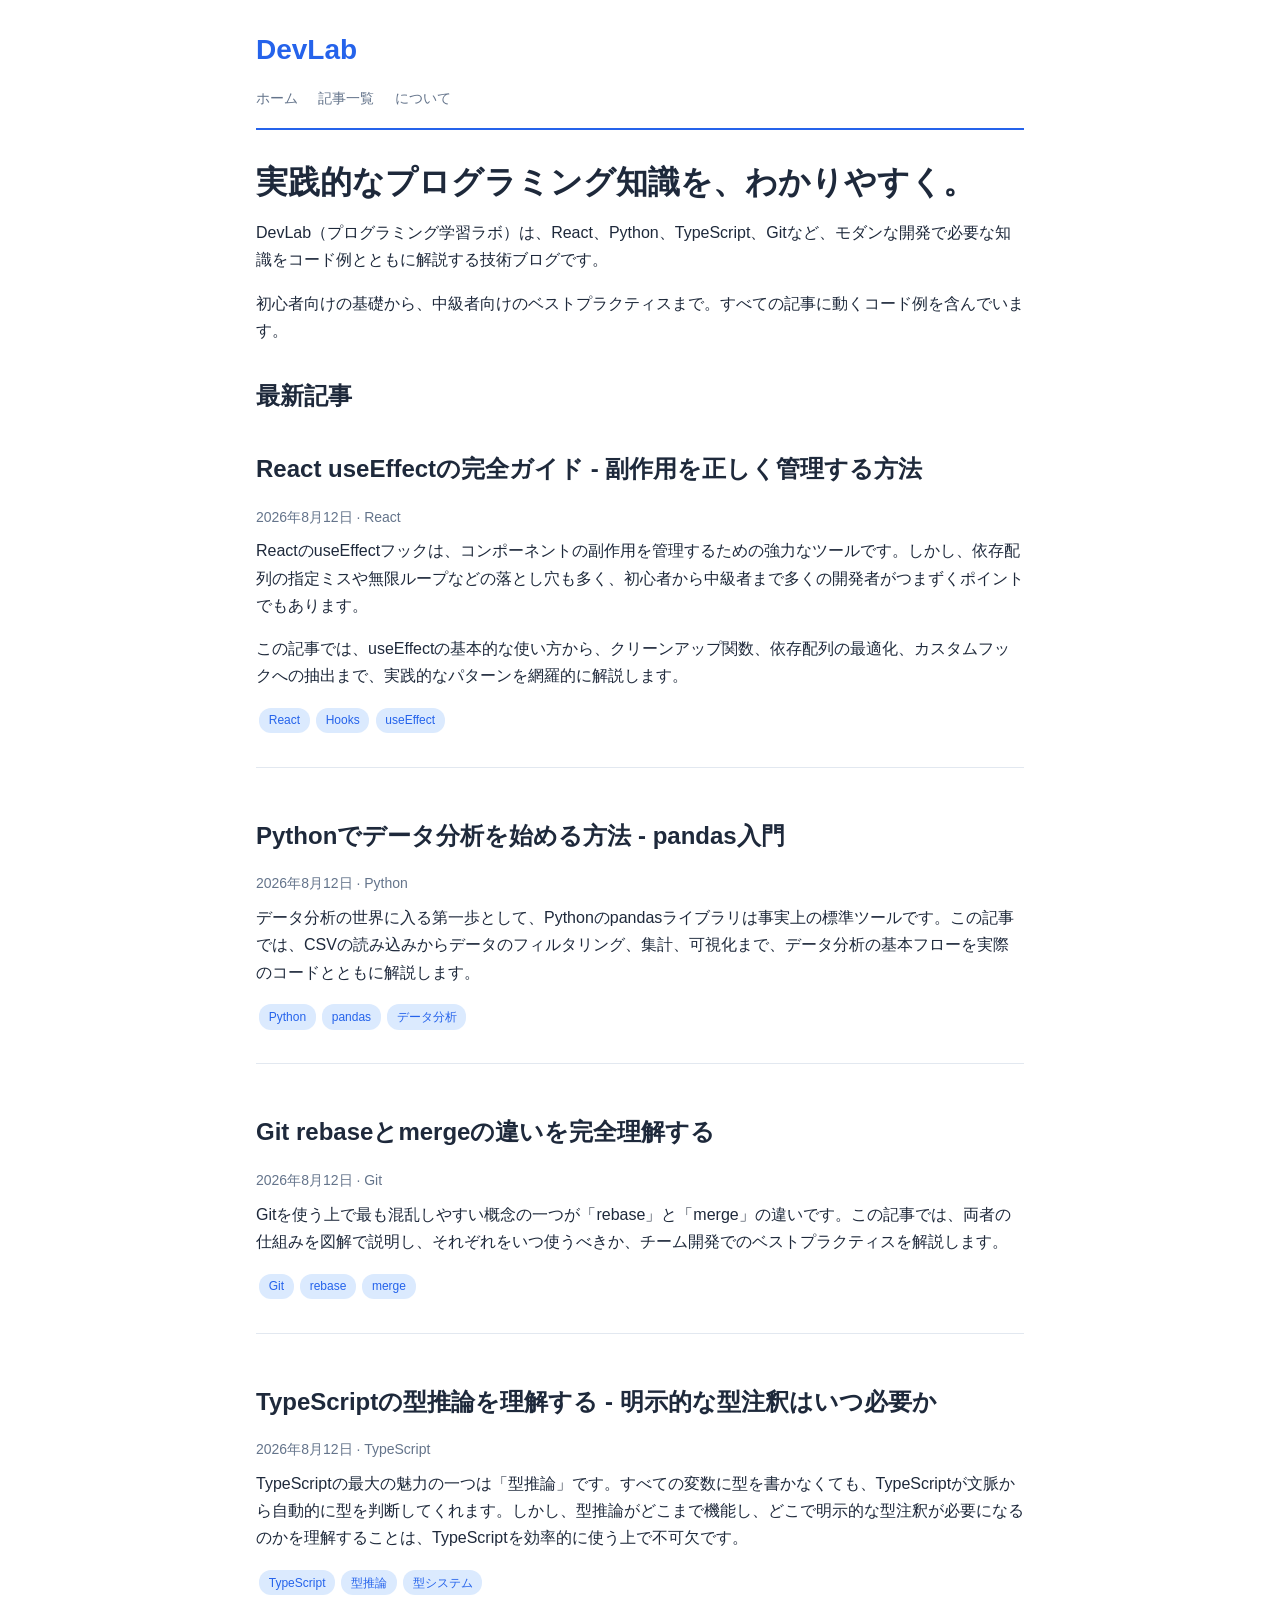
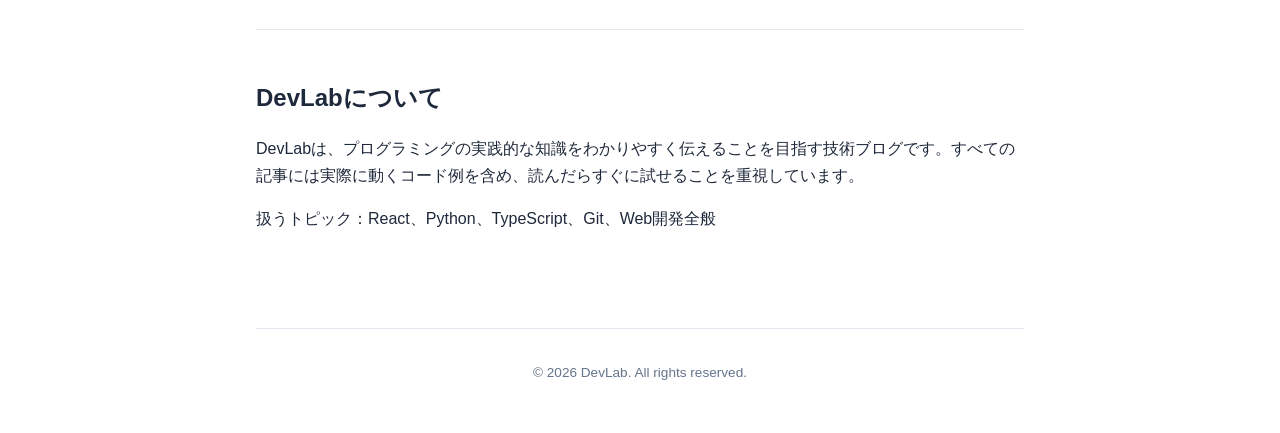
==== index.html @ 882bba03 "SEO-optimized DevLab: programming blog with 4 articles - Homepage with WebSite schema (JSON-LD) - Ar" ====
<!DOCTYPE html>
<html lang="ja">
<head>
  <meta charset="UTF-8">
  <meta name="viewport" content="width=device-width, initial-scale=1.0">
  <title>DevLab - プログラミング学習ラボ | React, Python, TypeScript, Git</title>
  <meta name="description" content="プログラミング初心者から中級者向けの実践的な技術記事。React、Python、TypeScript、Gitの使い方をわかりやすく解説。コード例付きで即実践できる内容を毎週更新。">
  <meta name="keywords" content="プログラミング, React, Python, TypeScript, Git, Web開発, チュートリアル">
  <meta name="author" content="DevLab">
  <meta name="robots" content="index, follow">

  <meta property="og:title" content="DevLab - プログラミング学習ラボ">
  <meta property="og:description" content="React、Python、TypeScript、Gitの実践的な技術記事をわかりやすく解説。コード例付きで即実践。">
  <meta property="og:type" content="website">
  <meta property="og:locale" content="ja_JP">
  <meta property="og:url" content="https://reoreoxzkami.github.io/SEO-site/">

  <meta name="twitter:card" content="summary_large_image">
  <meta name="twitter:title" content="DevLab - プログラミング学習ラボ">
  <meta name="twitter:description" content="React、Python、TypeScript、Gitの実践的な技術記事をわかりやすく解説。">

  <link rel="canonical" href="https://reoreoxzkami.github.io/SEO-site/">
  <link rel="stylesheet" href="css/style.css">

  <script type="application/ld+json">
  {
    "@context": "https://schema.org",
    "@type": "WebSite",
    "name": "DevLab",
    "alternateName": "プログラミング学習ラボ",
    "url": "https://reoreoxzkami.github.io/SEO-site/",
    "description": "プログラミング初心者から中級者向けの実践的な技術記事",
    "inLanguage": "ja",
    "potentialAction": {
      "@type": "SearchAction",
      "target": "https://reoreoxzkami.github.io/SEO-site/?q={search_term_string}",
      "query-input": "required name=search_term_string"
    }
  }
  </script>
</head>
<body>
  <header>
    <h1><a href="/">DevLab</a></h1>
    <nav>
      <a href="/">ホーム</a>
      <a href="#articles">記事一覧</a>
      <a href="#about">について</a>
    </nav>
  </header>

  <main>
    <section id="hero">
      <h1>実践的なプログラミング知識を、わかりやすく。</h1>
      <p>DevLab（プログラミング学習ラボ）は、React、Python、TypeScript、Gitなど、モダンな開発で必要な知識をコード例とともに解説する技術ブログです。</p>
      <p>初心者向けの基礎から、中級者向けのベストプラクティスまで。すべての記事に動くコード例を含んでいます。</p>
    </section>

    <section id="articles">
      <h2>最新記事</h2>

      <article>
        <h2><a href="articles/react-useeffect-guide.html">React useEffectの完全ガイド - 副作用を正しく管理する方法</a></h2>
        <p class="meta"><time datetime="2026-08-12">2026年8月12日</time> · React</p>
        <p>ReactのuseEffectフックは、コンポーネントの副作用を管理するための強力なツールです。しかし、依存配列の指定ミスや無限ループなどの落とし穴も多く、初心者から中級者まで多くの開発者がつまずくポイントでもあります。</p>
        <p>この記事では、useEffectの基本的な使い方から、クリーンアップ関数、依存配列の最適化、カスタムフックへの抽出まで、実践的なパターンを網羅的に解説します。</p>
        <span class="tag">React</span><span class="tag">Hooks</span><span class="tag">useEffect</span>
      </article>

      <article>
        <h2><a href="articles/python-data-analysis.html">Pythonでデータ分析を始める方法 - pandas入門</a></h2>
        <p class="meta"><time datetime="2026-08-12">2026年8月12日</time> · Python</p>
        <p>データ分析の世界に入る第一歩として、Pythonのpandasライブラリは事実上の標準ツールです。この記事では、CSVの読み込みからデータのフィルタリング、集計、可視化まで、データ分析の基本フローを実際のコードとともに解説します。</p>
        <span class="tag">Python</span><span class="tag">pandas</span><span class="tag">データ分析</span>
      </article>

      <article>
        <h2><a href="articles/git-rebase-vs-merge.html">Git rebaseとmergeの違いを完全理解する</a></h2>
        <p class="meta"><time datetime="2026-08-12">2026年8月12日</time> · Git</p>
        <p>Gitを使う上で最も混乱しやすい概念の一つが「rebase」と「merge」の違いです。この記事では、両者の仕組みを図解で説明し、それぞれをいつ使うべきか、チーム開発でのベストプラクティスを解説します。</p>
        <span class="tag">Git</span><span class="tag">rebase</span><span class="tag">merge</span>
      </article>

      <article>
        <h2><a href="articles/typescript-type-inference.html">TypeScriptの型推論を理解する - 明示的な型注釈はいつ必要か</a></h2>
        <p class="meta"><time datetime="2026-08-12">2026年8月12日</time> · TypeScript</p>
        <p>TypeScriptの最大の魅力の一つは「型推論」です。すべての変数に型を書かなくても、TypeScriptが文脈から自動的に型を判断してくれます。しかし、型推論がどこまで機能し、どこで明示的な型注釈が必要になるのかを理解することは、TypeScriptを効率的に使う上で不可欠です。</p>
        <span class="tag">TypeScript</span><span class="tag">型推論</span><span class="tag">型システム</span>
      </article>
    </section>

    <section id="about">
      <h2>DevLabについて</h2>
      <p>DevLabは、プログラミングの実践的な知識をわかりやすく伝えることを目指す技術ブログです。すべての記事には実際に動くコード例を含め、読んだらすぐに試せることを重視しています。</p>
      <p>扱うトピック：React、Python、TypeScript、Git、Web開発全般</p>
    </section>
  </main>

  <footer>
    <p>&copy; 2026 DevLab. All rights reserved.</p>
  </footer>
</body>
</html>
---- css/style.css ----
:root {
  --primary: #2563eb;
  --primary-light: #dbeafe;
  --text: #1e293b;
  --text-light: #64748b;
  --bg: #ffffff;
  --bg-alt: #f8fafc;
  --border: #e2e8f0;
  --code-bg: #1e293b;
  --code-text: #e2e8f0;
}

@media (prefers-color-scheme: dark) {
  :root {
    --primary: #60a5fa;
    --primary-light: #1e3a5f;
    --text: #e2e8f0;
    --text-light: #94a3b8;
    --bg: #0f172a;
    --bg-alt: #1e293b;
    --border: #334155;
    --code-bg: #0f172a;
    --code-text: #e2e8f0;
  }
}

* { margin: 0; padding: 0; box-sizing: border-box; }

html { scroll-behavior: smooth; font-size: 16px; }

body {
  font-family: -apple-system, BlinkMacSystemFont, 'Segoe UI', Roboto, 'Helvetica Neue', Arial, 'Noto Sans JP', sans-serif;
  color: var(--text);
  background: var(--bg);
  line-height: 1.7;
  max-width: 800px;
  margin: 0 auto;
  padding: 0 1rem;
}

header {
  padding: 2rem 0 1rem;
  border-bottom: 2px solid var(--primary);
}

header h1 {
  font-size: 1.75rem;
  font-weight: 700;
}

header h1 a {
  color: var(--primary);
  text-decoration: none;
}

header nav {
  margin-top: 0.5rem;
}

header nav a {
  color: var(--text-light);
  text-decoration: none;
  margin-right: 1rem;
  font-size: 0.9rem;
}

header nav a:hover { color: var(--primary); }

main { padding: 2rem 0; }

h1 { font-size: 2rem; margin-bottom: 1rem; line-height: 1.3; }
h2 { font-size: 1.5rem; margin: 2rem 0 1rem; }
h3 { font-size: 1.2rem; margin: 1.5rem 0 0.75rem; }

p { margin-bottom: 1rem; }

a { color: var(--primary); text-decoration: none; }
a:hover { text-decoration: underline; }

code {
  background: var(--bg-alt);
  padding: 0.15rem 0.4rem;
  border-radius: 4px;
  font-size: 0.875em;
  font-family: 'SF Mono', 'Fira Code', 'Consolas', monospace;
}

pre {
  background: var(--code-bg);
  color: var(--code-text);
  padding: 1rem 1.25rem;
  border-radius: 8px;
  overflow-x: auto;
  margin: 1rem 0;
  font-size: 0.875rem;
  line-height: 1.5;
}

pre code { background: none; padding: 0; }

article {
  margin-bottom: 3rem;
  padding-bottom: 2rem;
  border-bottom: 1px solid var(--border);
}

article h2 a { color: var(--text); }
article h2 a:hover { color: var(--primary); }

.meta {
  color: var(--text-light);
  font-size: 0.875rem;
  margin-bottom: 0.5rem;
}

.tag {
  display: inline-block;
  background: var(--primary-light);
  color: var(--primary);
  padding: 0.15rem 0.6rem;
  border-radius: 12px;
  font-size: 0.75rem;
  margin: 0.1rem 0.2rem;
}

ul, ol { margin: 0.5rem 0 1rem 1.5rem; }
li { margin-bottom: 0.3rem; }

blockquote {
  border-left: 4px solid var(--primary);
  padding: 0.5rem 1rem;
  margin: 1rem 0;
  background: var(--bg-alt);
  border-radius: 0 4px 4px 0;
  color: var(--text-light);
}

footer {
  margin-top: 3rem;
  padding: 2rem 0;
  border-top: 1px solid var(--border);
  text-align: center;
  color: var(--text-light);
  font-size: 0.85rem;
}

.related {
  margin-top: 2rem;
  padding: 1.5rem;
  background: var(--bg-alt);
  border-radius: 8px;
}

.related h3 { margin-top: 0; }

.related ul { list-style: none; margin-left: 0; }
.related li { margin-bottom: 0.5rem; }

.toc {
  background: var(--bg-alt);
  padding: 1rem 1.5rem;
  border-radius: 8px;
  margin: 1.5rem 0;
}
.toc h3 { margin-top: 0; font-size: 1rem; }
.toc ul { margin-bottom: 0; }
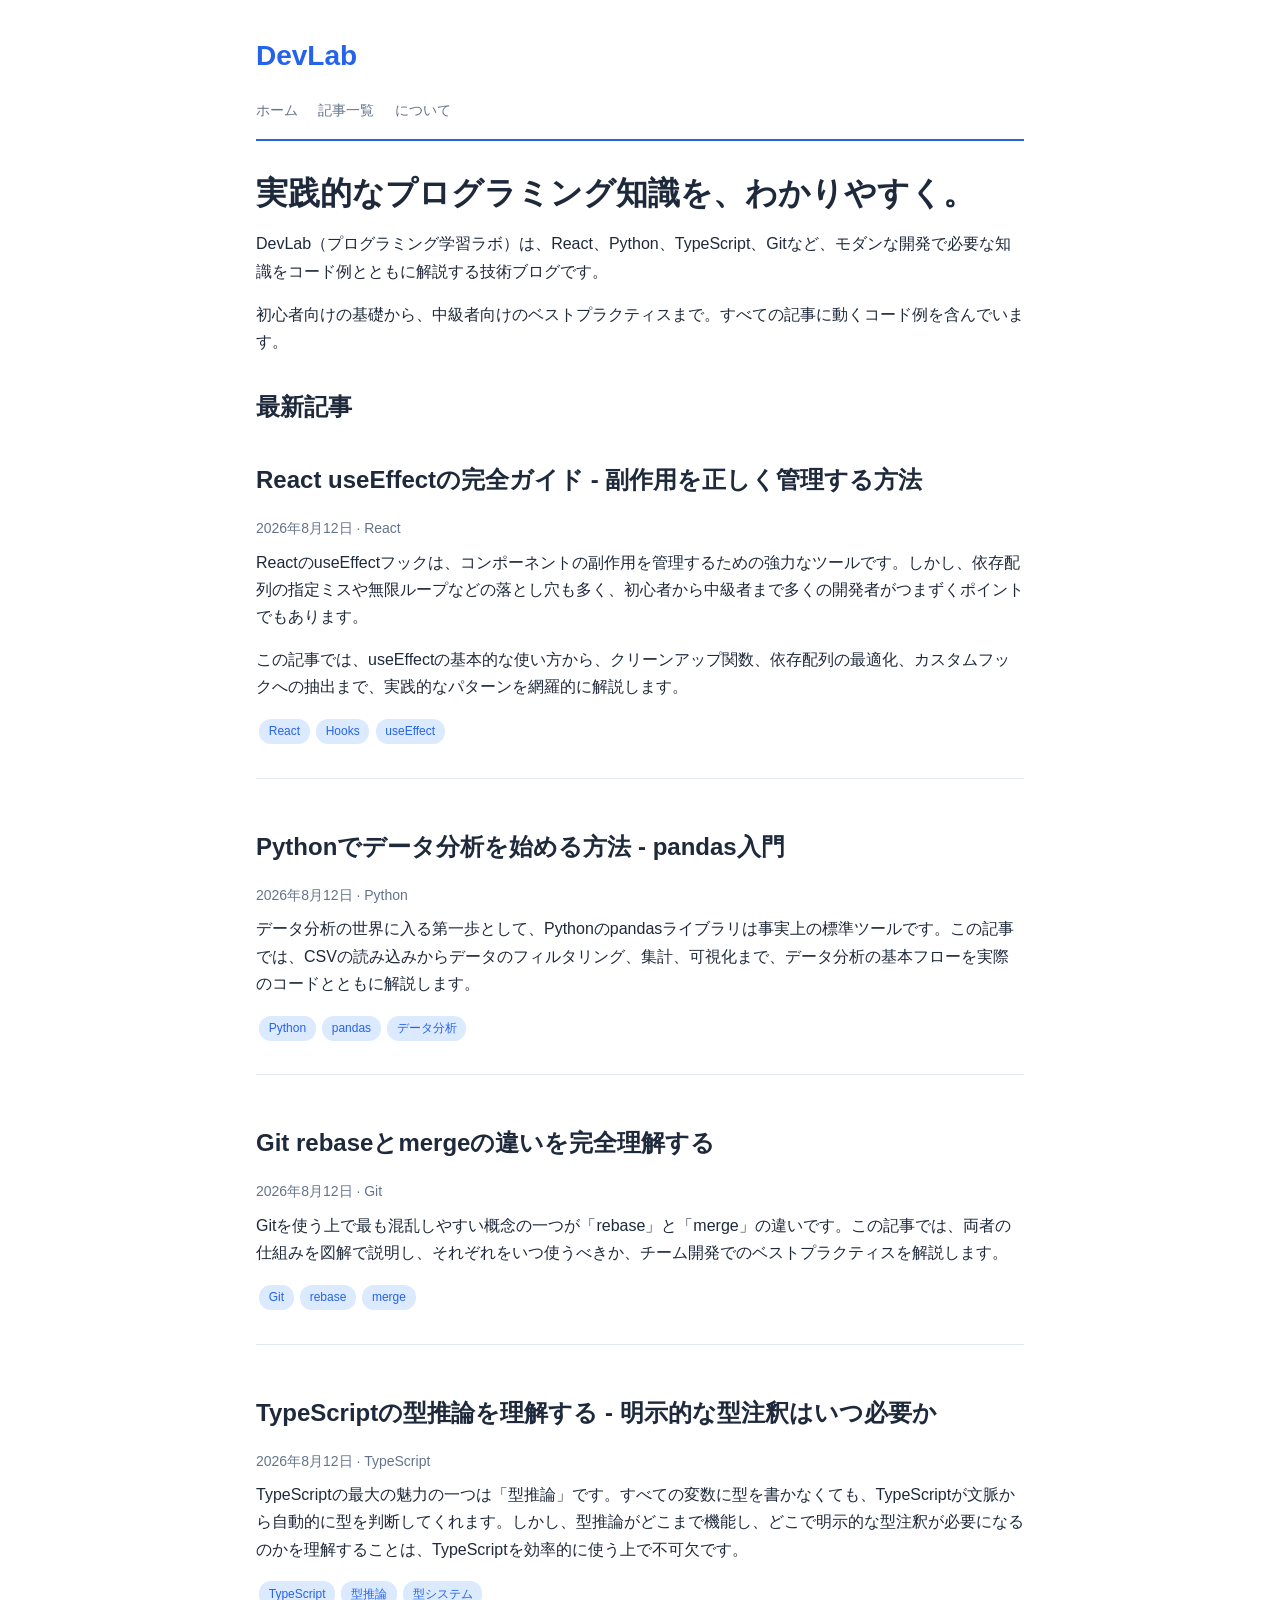
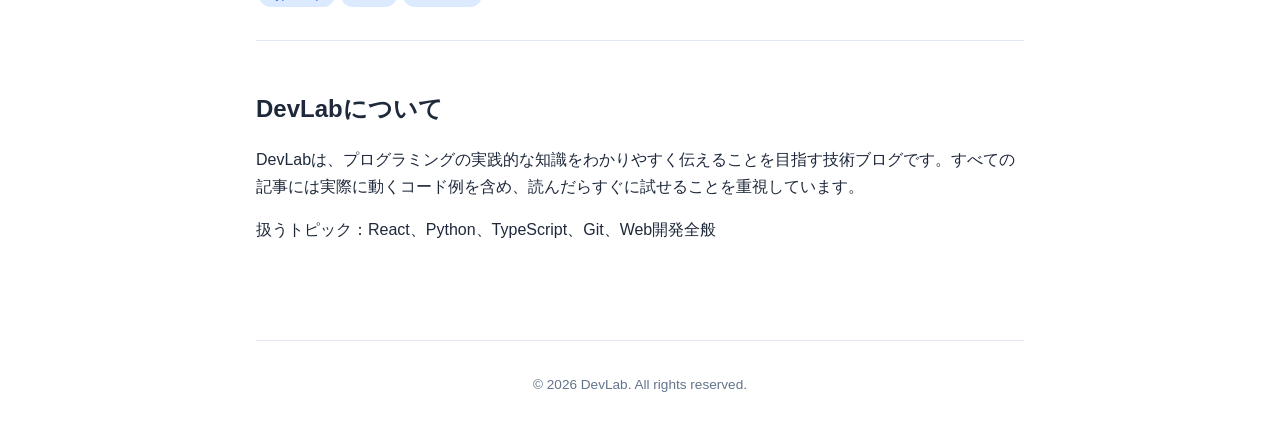
==== commit 3a07d324: "Fix duplicate h1 tags on all pages + refresh sitemap and dateModified - Changed header logo from <h1" ====
--- a/index.html
+++ b/index.html
@@ -30,20 +30,15 @@
     "alternateName": "プログラミング学習ラボ",
     "url": "https://reoreoxzkami.github.io/SEO-site/",
     "description": "プログラミング初心者から中級者向けの実践的な技術記事",
-    "inLanguage": "ja",
-    "potentialAction": {
-      "@type": "SearchAction",
-      "target": "https://reoreoxzkami.github.io/SEO-site/?q={search_term_string}",
-      "query-input": "required name=search_term_string"
-    }
+    "inLanguage": "ja"
   }
   </script>
 </head>
 <body>
   <header>
-    <h1><a href="/">DevLab</a></h1>
+    <p class="logo"><a href="./">DevLab</a></p>
     <nav>
-      <a href="/">ホーム</a>
+      <a href="./">ホーム</a>
       <a href="#articles">記事一覧</a>
       <a href="#about">について</a>
     </nav>
@@ -94,6 +89,10 @@
       <p>DevLabは、プログラミングの実践的な知識をわかりやすく伝えることを目指す技術ブログです。すべての記事には実際に動くコード例を含め、読んだらすぐに試せることを重視しています。</p>
       <p>扱うトピック：React、Python、TypeScript、Git、Web開発全般</p>
     </section>
+  
+<!-- admax -->
+<script src="https://adm.shinobi.jp/s/8649e069a00feed86db06fccd97345e9"></script>
+<!-- admax -->
   </main>
 
   <footer>
--- a/css/style.css
+++ b/css/style.css
@@ -43,12 +43,12 @@
   border-bottom: 2px solid var(--primary);
 }
 
-header h1 {
+header .logo {
   font-size: 1.75rem;
   font-weight: 700;
 }
 
-header h1 a {
+header .logo a {
   color: var(--primary);
   text-decoration: none;
 }
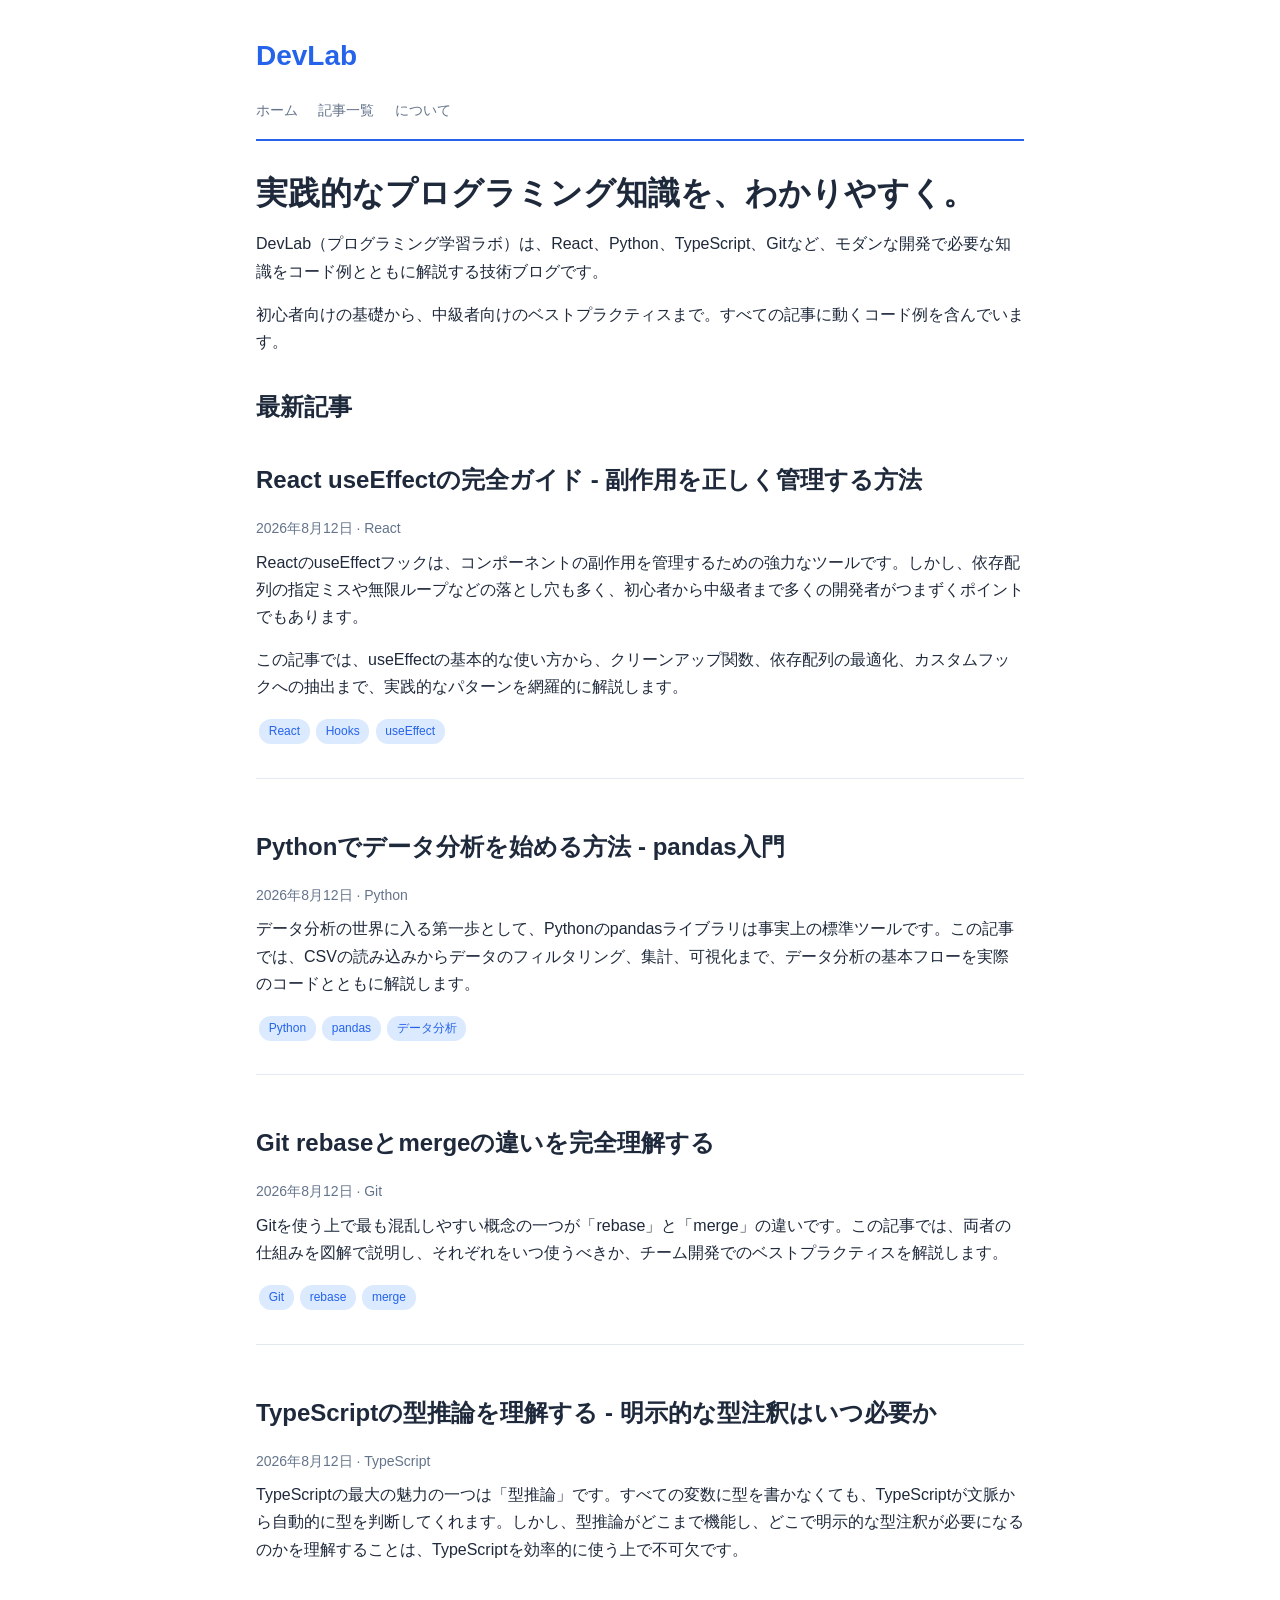
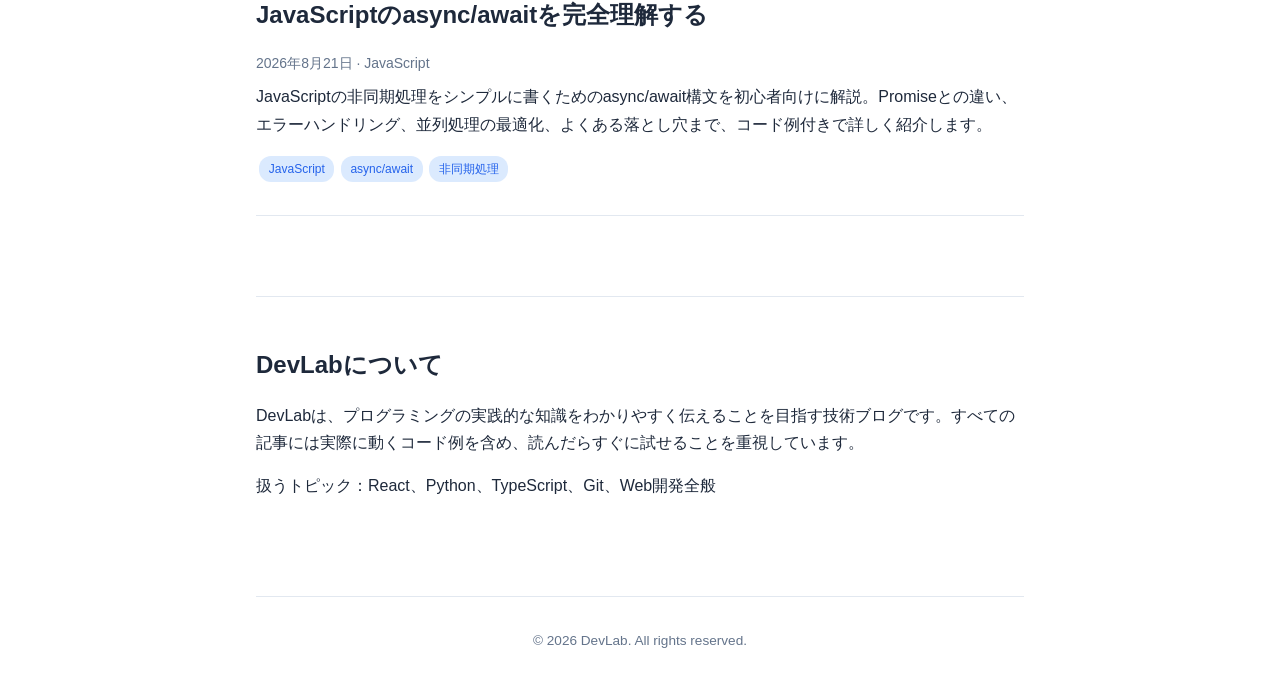
==== commit 34a70024: "Add JavaScript async/await article + update sitemap and metadata - New article: JavaScriptのasync/awa" ====
--- a/index.html
+++ b/index.html
@@ -80,7 +80,11 @@
         <h2><a href="articles/typescript-type-inference.html">TypeScriptの型推論を理解する - 明示的な型注釈はいつ必要か</a></h2>
         <p class="meta"><time datetime="2026-08-12">2026年8月12日</time> · TypeScript</p>
         <p>TypeScriptの最大の魅力の一つは「型推論」です。すべての変数に型を書かなくても、TypeScriptが文脈から自動的に型を判断してくれます。しかし、型推論がどこまで機能し、どこで明示的な型注釈が必要になるのかを理解することは、TypeScriptを効率的に使う上で不可欠です。</p>
-        <span class="tag">TypeScript</span><span class="tag">型推論</span><span class="tag">型システム</span>
+      <article>
+        <h2><a href="articles/javascript-async-await.html">JavaScriptのasync/awaitを完全理解する</a></h2>
+        <p class="meta"><time datetime="2026-08-21">2026年8月21日</time> · JavaScript</p>
+        <p>JavaScriptの非同期処理をシンプルに書くためのasync/await構文を初心者向けに解説。Promiseとの違い、エラーハンドリング、並列処理の最適化、よくある落とし穴まで、コード例付きで詳しく紹介します。</p>
+        <span class="tag">JavaScript</span><span class="tag">async/await</span><span class="tag">非同期処理</span>
       </article>
     </section>
 
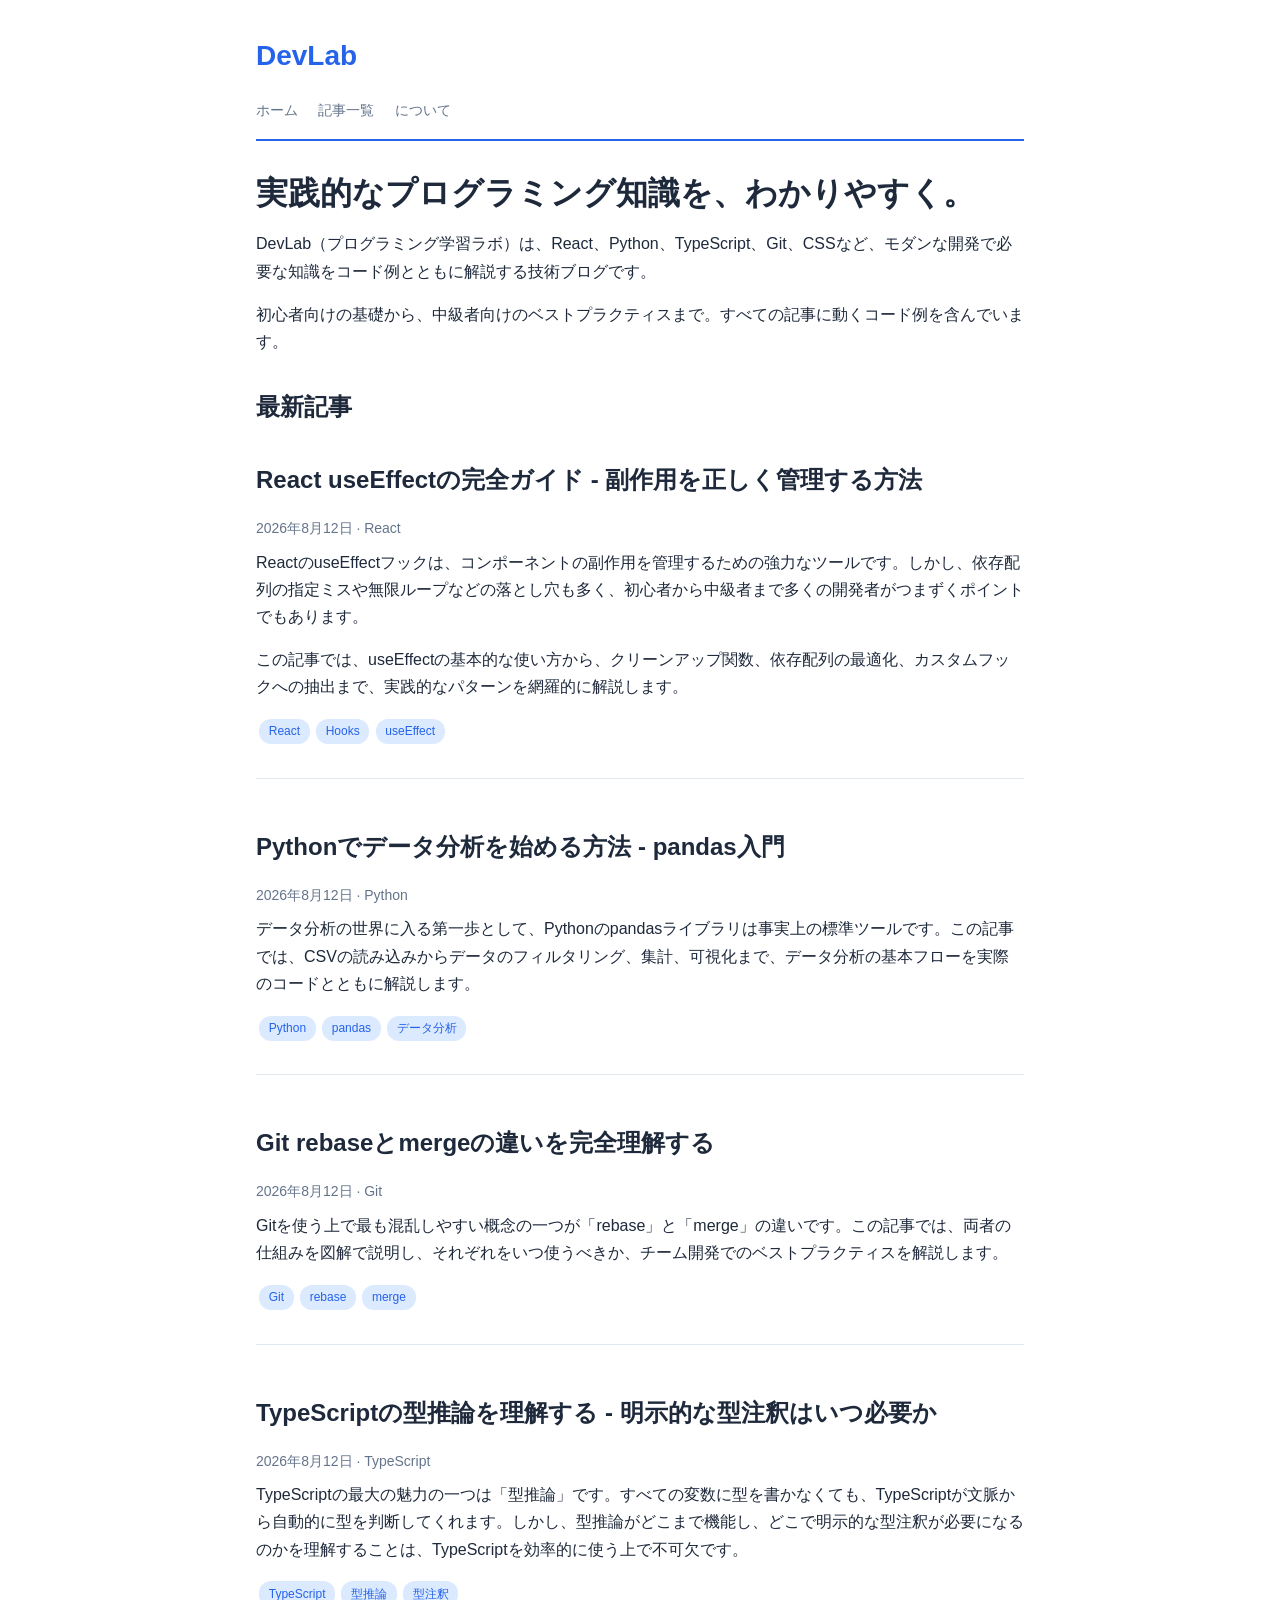
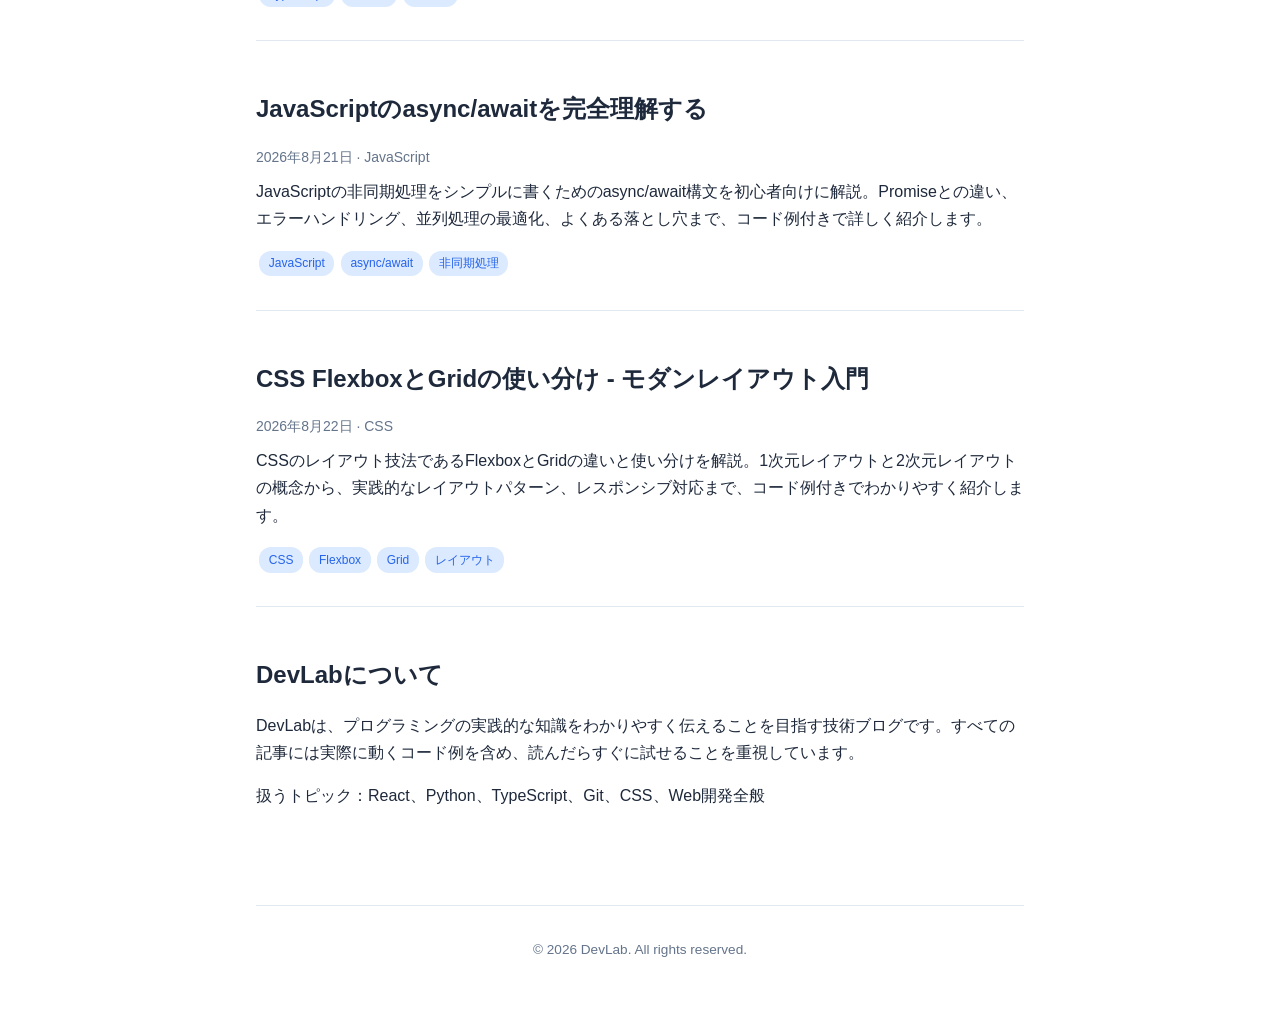
==== commit 3eab7136: "Fix missing </article> tag, add CSS article entry, update keywords" ====
--- a/index.html
+++ b/index.html
@@ -3,21 +3,23 @@
 <head>
   <meta charset="UTF-8">
   <meta name="viewport" content="width=device-width, initial-scale=1.0">
-  <title>DevLab - プログラミング学習ラボ | React, Python, TypeScript, Git</title>
-  <meta name="description" content="プログラミング初心者から中級者向けの実践的な技術記事。React、Python、TypeScript、Gitの使い方をわかりやすく解説。コード例付きで即実践できる内容を毎週更新。">
-  <meta name="keywords" content="プログラミング, React, Python, TypeScript, Git, Web開発, チュートリアル">
+  <title>DevLab - プログラミング学習ラボ | React, Python, TypeScript, Git, CSS</title>
+  <meta name="description" content="プログラミング初心者から中級者向けの実践的な技術記事。React、Python、TypeScript、Git、CSSの使い方をわかりやすく解説。コード例付きで即実践できる内容を毎週更新。">
+  <meta name="keywords" content="プログラミング, React, Python, TypeScript, Git, CSS, Web開発, チュートリアル">
   <meta name="author" content="DevLab">
   <meta name="robots" content="index, follow">
 
   <meta property="og:title" content="DevLab - プログラミング学習ラボ">
-  <meta property="og:description" content="React、Python、TypeScript、Gitの実践的な技術記事をわかりやすく解説。コード例付きで即実践。">
+  <meta property="og:description" content="React、Python、TypeScript、Git、CSSの実践的な技術記事をわかりやすく解説。コード例付きで即実践。">
   <meta property="og:type" content="website">
   <meta property="og:locale" content="ja_JP">
   <meta property="og:url" content="https://reoreoxzkami.github.io/SEO-site/">
+  <meta property="og:image" content="https://reoreoxzkami.github.io/SEO-site/ogp-image.png">
 
   <meta name="twitter:card" content="summary_large_image">
   <meta name="twitter:title" content="DevLab - プログラミング学習ラボ">
-  <meta name="twitter:description" content="React、Python、TypeScript、Gitの実践的な技術記事をわかりやすく解説。">
+  <meta name="twitter:description" content="React、Python、TypeScript、Git、CSSの実践的な技術記事をわかりやすく解説。">
+  <meta name="twitter:image" content="https://reoreoxzkami.github.io/SEO-site/ogp-image.png">
 
   <link rel="canonical" href="https://reoreoxzkami.github.io/SEO-site/">
   <link rel="stylesheet" href="css/style.css">
@@ -47,7 +49,7 @@
   <main>
     <section id="hero">
       <h1>実践的なプログラミング知識を、わかりやすく。</h1>
-      <p>DevLab（プログラミング学習ラボ）は、React、Python、TypeScript、Gitなど、モダンな開発で必要な知識をコード例とともに解説する技術ブログです。</p>
+      <p>DevLab（プログラミング学習ラボ）は、React、Python、TypeScript、Git、CSSなど、モダンな開発で必要な知識をコード例とともに解説する技術ブログです。</p>
       <p>初心者向けの基礎から、中級者向けのベストプラクティスまで。すべての記事に動くコード例を含んでいます。</p>
     </section>
 
@@ -80,18 +82,28 @@
         <h2><a href="articles/typescript-type-inference.html">TypeScriptの型推論を理解する - 明示的な型注釈はいつ必要か</a></h2>
         <p class="meta"><time datetime="2026-08-12">2026年8月12日</time> · TypeScript</p>
         <p>TypeScriptの最大の魅力の一つは「型推論」です。すべての変数に型を書かなくても、TypeScriptが文脈から自動的に型を判断してくれます。しかし、型推論がどこまで機能し、どこで明示的な型注釈が必要になるのかを理解することは、TypeScriptを効率的に使う上で不可欠です。</p>
+        <span class="tag">TypeScript</span><span class="tag">型推論</span><span class="tag">型注釈</span>
+      </article>
+
       <article>
         <h2><a href="articles/javascript-async-await.html">JavaScriptのasync/awaitを完全理解する</a></h2>
         <p class="meta"><time datetime="2026-08-21">2026年8月21日</time> · JavaScript</p>
         <p>JavaScriptの非同期処理をシンプルに書くためのasync/await構文を初心者向けに解説。Promiseとの違い、エラーハンドリング、並列処理の最適化、よくある落とし穴まで、コード例付きで詳しく紹介します。</p>
         <span class="tag">JavaScript</span><span class="tag">async/await</span><span class="tag">非同期処理</span>
       </article>
+
+      <article>
+        <h2><a href="articles/css-flexbox-grid.html">CSS FlexboxとGridの使い分け - モダンレイアウト入門</a></h2>
+        <p class="meta"><time datetime="2026-08-22">2026年8月22日</time> · CSS</p>
+        <p>CSSのレイアウト技法であるFlexboxとGridの違いと使い分けを解説。1次元レイアウトと2次元レイアウトの概念から、実践的なレイアウトパターン、レスポンシブ対応まで、コード例付きでわかりやすく紹介します。</p>
+        <span class="tag">CSS</span><span class="tag">Flexbox</span><span class="tag">Grid</span><span class="tag">レイアウト</span>
+      </article>
     </section>
 
     <section id="about">
       <h2>DevLabについて</h2>
       <p>DevLabは、プログラミングの実践的な知識をわかりやすく伝えることを目指す技術ブログです。すべての記事には実際に動くコード例を含め、読んだらすぐに試せることを重視しています。</p>
-      <p>扱うトピック：React、Python、TypeScript、Git、Web開発全般</p>
+      <p>扱うトピック：React、Python、TypeScript、Git、CSS、Web開発全般</p>
     </section>
   
 <!-- admax -->
